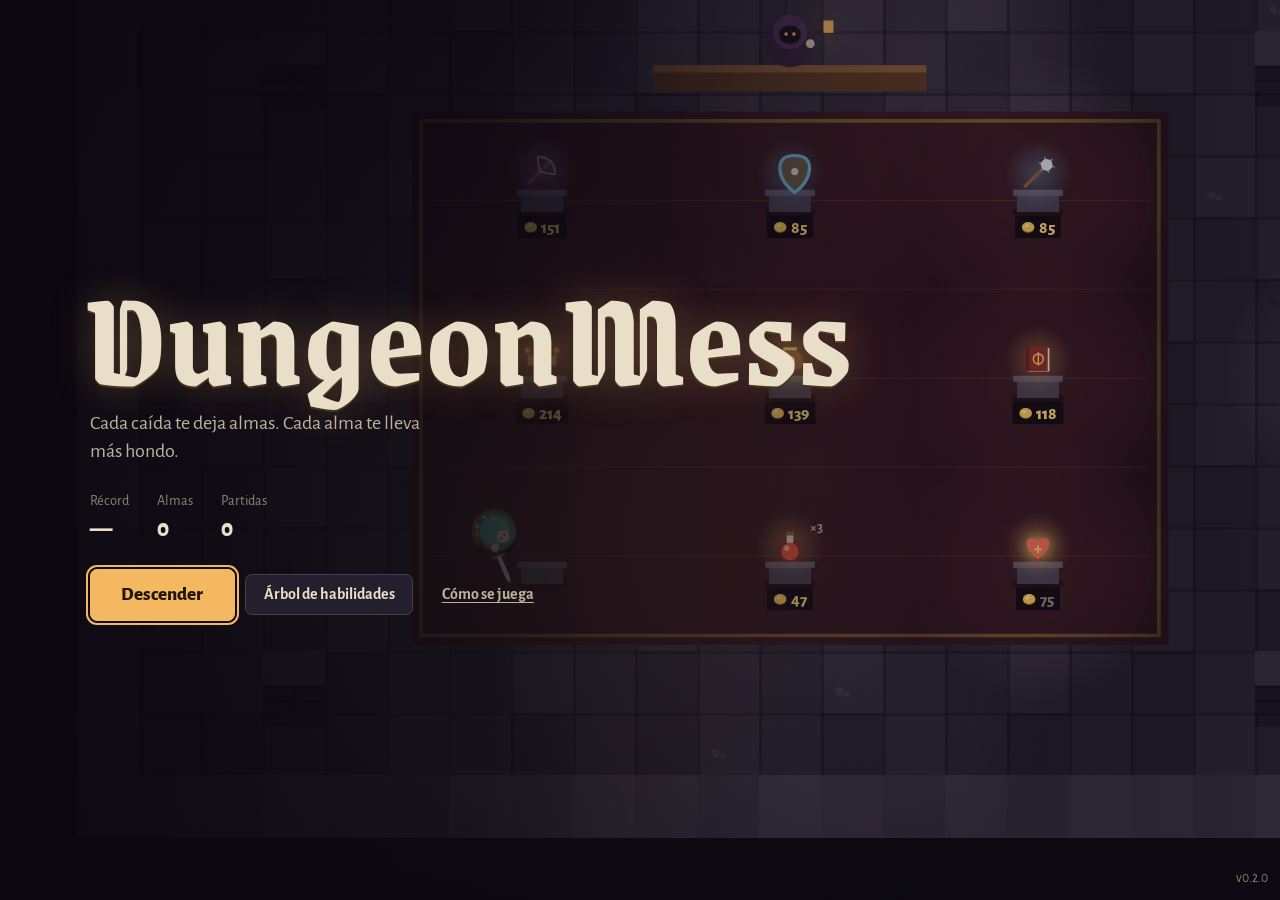
==== index.html @ ffd34ce9 "initial commit" ====
<!doctype html>
<html lang="es">
<head>
  <meta charset="utf-8">
  <meta name="viewport" content="width=device-width, initial-scale=1, viewport-fit=cover, user-scalable=no">
  <title>DungeonMess</title>
  <meta name="description" content="Roguelike incremental de mazmorras: armas a una y a dos manos, árbol de habilidades y enemigos cada vez más fuertes.">
  <meta name="theme-color" content="#110e17">
  <link rel="icon" href="data:image/svg+xml,%3Csvg xmlns='http://www.w3.org/2000/svg' viewBox='0 0 32 32'%3E%3Crect width='32' height='32' rx='6' fill='%23110e17'/%3E%3Cpath d='M6 8h6v6h6v6h6v6H6z' fill='%23f4b860'/%3E%3C/svg%3E">
  <link rel="preconnect" href="https://fonts.googleapis.com">
  <link rel="preconnect" href="https://fonts.gstatic.com" crossorigin>
  <link href="https://fonts.googleapis.com/css2?family=Alegreya+Sans:wght@400;500;700;800&family=Grenze+Gotisch:wght@500;700&display=swap" rel="stylesheet">
  <link rel="stylesheet" href="css/style.css">
</head>
<body>
  <canvas id="game" aria-label="Mazmorra"></canvas>
  <div id="touch-zone"></div>
  <div id="joystick" hidden><div class="knob"></div></div>

  <!-- ===================== HUD ===================== -->
  <div id="hud" hidden>
    <div class="hud-tl">
      <div class="lvl" title="Nivel"><span class="lvl-label">Nv</span><span id="hud-lvl">1</span></div>
      <div class="bars">
        <div class="hp"><div class="fill" id="hp-fill"></div><span id="hp-text">100 / 100</span></div>
        <div class="xp"><div class="fill" id="xp-fill"></div></div>
        <div id="party" aria-label="Compañeros y reliquias"></div>
      </div>
    </div>

    <div class="hud-tr">
      <div class="floor-box">
        <div class="floor" id="hud-floor">Piso 1</div>
        <div class="threat" id="hud-threat">Amenaza ×1</div>
      </div>
      <div class="counters">
        <span class="gold">Oro <b id="hud-gold">0</b></span>
        <span>Almas <b id="hud-souls">0</b></span>
        <span>Bajas <b id="hud-kills">0</b></span>
      </div>
      <canvas id="minimap" width="168" height="112" aria-hidden="true"></canvas>
      <div class="hud-buttons">
        <button id="btn-auto" class="chip" hidden aria-pressed="false" title="Piloto automático (T)">Auto</button>
        <button id="btn-pause" class="chip" title="Pausa (Esc)">Pausa</button>
      </div>
    </div>

    <div id="boss-bar" hidden>
      <div class="boss-name" id="boss-name"></div>
      <div class="bar"><div class="fill" id="boss-fill"></div></div>
    </div>

    <div id="toast" aria-live="polite"></div>

    <div class="hud-bottom">
      <div id="pickup" hidden></div>
      <button id="btn-stairs" class="primary" hidden></button>
      <div class="hud-row">
        <div id="hands"></div>
        <button id="btn-potion" class="potion-slot" title="Beber poción (R)">
          <canvas width="64" height="64" aria-hidden="true"></canvas>
          <span class="p-count" id="potion-count">1/2</span>
          <kbd class="desktop-only">R</kbd>
        </button>
      </div>
    </div>

    <button id="btn-dash" class="touch-only" aria-label="Rodar">Rodar</button>
  </div>

  <!-- ===================== Portada ===================== -->
  <section id="title" class="screen">
    <div class="title-inner">
      <h1>DungeonMess</h1>
      <p class="tagline">Cada caída te deja almas. Cada alma te lleva más hondo.</p>
      <dl class="title-stats">
        <div><dt>Récord</dt><dd id="t-best">—</dd></div>
        <div><dt>Almas</dt><dd id="t-souls">0</dd></div>
        <div><dt>Partidas</dt><dd id="t-runs">0</dd></div>
      </dl>
      <div class="start-floor" id="t-startfloor" hidden>
        <span>Empezar en el piso</span>
        <button id="sf-minus" aria-label="Piso anterior">−</button>
        <output id="sf-val">1</output>
        <button id="sf-plus" aria-label="Piso siguiente">+</button>
      </div>
      <div class="title-actions">
        <button id="btn-start" class="primary big">Descender</button>
        <button id="btn-tree">Árbol de habilidades</button>
        <button id="btn-help" class="ghost">Cómo se juega</button>
      </div>
    </div>
    <p class="version" id="version"></p>
  </section>

  <!-- ===================== Árbol de habilidades ===================== -->
  <section id="tree" class="screen" hidden>
    <header class="tree-head">
      <h2>Árbol de habilidades</h2>
      <div class="tree-souls">Almas <b id="tr-souls">0</b></div>
      <button id="tr-close">Volver</button>
    </header>
    <div id="tree-view">
      <div id="tree-world">
        <svg id="tree-lines" width="1" height="1" aria-hidden="true"></svg>
      </div>
    </div>
    <div class="tree-zoom">
      <button id="tz-in" aria-label="Acercar">+</button>
      <button id="tz-out" aria-label="Alejar">−</button>
      <button id="tz-fit">Centrar</button>
    </div>
    <aside id="tree-detail" aria-live="polite"></aside>
  </section>

  <!-- ===================== Subida de nivel ===================== -->
  <section id="levelup" class="modal" hidden>
    <div class="panel">
      <h2 id="lu-title">Nivel 2</h2>
      <p class="sub">Elige una mejora para esta partida</p>
      <div id="lu-cards" class="cards"></div>
      <button id="lu-auto" class="ghost">Elegir por mí</button>
    </div>
  </section>

  <!-- ===================== Pausa ===================== -->
  <section id="pause" class="modal" hidden>
    <div class="panel pause-panel">
      <div class="pause-main">
        <h2>Pausa</h2>
        <div class="stack">
          <button id="p-resume" class="primary">Continuar</button>
          <label class="toggle"><input type="checkbox" id="p-sound"> Sonido</label>
          <label class="toggle" id="p-autoboons-row" hidden><input type="checkbox" id="p-autoboons"> Elegir mejoras solo con el piloto automático</label>
          <button id="p-help">Cómo se juega</button>
          <button id="p-quit" class="danger">Abandonar la partida</button>
          <p class="note">Si abandonas conservas las almas reunidas.</p>
        </div>
      </div>
      <div class="pause-inv" id="p-inv" aria-label="Esta partida"></div>
    </div>
  </section>

  <!-- ===================== Muerte ===================== -->
  <section id="death" class="modal" hidden>
    <div class="panel">
      <h2 id="d-title">Caíste en el piso 1</h2>
      <p class="sub" id="d-sub"></p>
      <dl class="death-stats" id="d-stats"></dl>
      <div class="actions">
        <button id="d-again" class="primary">Descender otra vez</button>
        <button id="d-tree">Árbol de habilidades</button>
        <button id="d-title-btn" class="ghost">Portada</button>
      </div>
    </div>
  </section>

  <!-- ===================== Ayuda ===================== -->
  <section id="help" class="modal" hidden>
    <div class="panel wide">
      <h2>Cómo se juega</h2>
      <div class="help-grid">
        <div>
          <h3>Controles</h3>
          <ul>
            <li><kbd>W</kbd><kbd>A</kbd><kbd>S</kbd><kbd>D</kbd> o flechas para moverte. En móvil, arrastra en la mitad izquierda.</li>
            <li>Tus armas atacan solas al enemigo más cercano que esté a su alcance.</li>
            <li><kbd>Espacio</kbd> para rodar: eres invulnerable un instante.</li>
            <li><kbd>Q</kbd> y <kbd>E</kbd> equipan el arma del suelo en la mano izquierda o derecha. <kbd>X</kbd> la funde en oro.</li>
            <li><kbd>R</kbd> bebe una poción del cinturón.</li>
            <li><kbd>F</kbd> baja por las escaleras. <kbd>Esc</kbd> pausa.</li>
          </ul>
        </div>
        <div>
          <h3>Armas y manos</h3>
          <ul>
            <li>Las armas de una mano pueden llevarse de dos en dos; cada una ataca a su ritmo.</li>
            <li>Las de dos manos ocupan ambas y pegan más fuerte.</li>
            <li>El escudo va en una mano: bloquea golpes y da armadura.</li>
            <li>Las rarezas son común, rara, épica y legendaria. Las épicas y legendarias traen efectos extra.</li>
          </ul>
        </div>
        <div>
          <h3>La mazmorra</h3>
          <ul>
            <li>Cada piso los enemigos tienen más vida y pegan más fuerte.</li>
            <li>Cada cinco pisos hay un jefe que cierra las escaleras.</li>
            <li>Los enemigos marcan en rojo su ataque antes de golpear: apártate o rueda.</li>
          </ul>
        </div>
        <div>
          <h3>Oro y mercado</h3>
          <ul>
            <li>Los enemigos sueltan monedas, los cofres van llenos y cualquier arma del suelo se puede fundir en oro.</li>
            <li>Después de los pisos 2, 5, 7, 10… hay un mercado: armas, reliquias pasivas, pergaminos de mejora, compañeros y pociones.</li>
            <li>El mercader renueva las mesas a cambio de oro. El oro se pierde al caer: gástalo.</li>
          </ul>
        </div>
        <div>
          <h3>Progresión</h3>
          <ul>
            <li>Al subir de nivel eliges una mejora que dura la partida.</li>
            <li>Al caer conservas las almas: gástalas en el árbol de habilidades.</li>
            <li>Atajo te deja empezar más abajo; Piloto automático juega por ti.</li>
          </ul>
        </div>
      </div>
      <button id="h-close" class="primary">Entendido</button>
    </div>
  </section>

  <script src="js/data.js"></script>
  <script src="js/dungeon.js"></script>
  <script src="js/game.js"></script>
  <script src="js/render.js"></script>
  <script src="js/audio.js"></script>
  <script src="js/app.js"></script>
</body>
</html>
---- css/style.css ----
/* =========================================================================
   DUNGEONMESS · Estilos
   Paleta: piedra de mazmorra, hueso y luz de antorcha.
   ========================================================================= */
:root {
  --abyss: #110e17;
  --stone: #1a1622;
  --stone-2: #241f2d;
  --stone-3: #302939;
  --edge: #463d50;
  --edge-2: #645869;
  --bone: #e9dfc8;
  --bone-2: #bdb29c;
  --bone-3: #8d8374;
  --ember: #f4b860;
  --ember-deep: #c98a3a;
  --blood: #c4553b;
  --verdigris: #5fae9c;
  --arcane: #b98be8;
  --moss: #8bb174;
  --gold: #f0c35a;
  --font-display: 'Grenze Gotisch', 'Palatino Linotype', 'Book Antiqua', serif;
  --font-ui: 'Alegreya Sans', 'Segoe UI', system-ui, sans-serif;
  --safe-t: max(12px, env(safe-area-inset-top));
  --safe-r: max(12px, env(safe-area-inset-right));
  --safe-b: max(12px, env(safe-area-inset-bottom));
  --safe-l: max(12px, env(safe-area-inset-left));
  color-scheme: dark;
}

* { box-sizing: border-box; }
html, body {
  margin: 0; height: 100%; overflow: hidden;
  background: var(--abyss); color: var(--bone);
  font-family: var(--font-ui); font-size: 16px; line-height: 1.4;
  -webkit-user-select: none; user-select: none; -webkit-tap-highlight-color: transparent;
  touch-action: none; overscroll-behavior: none;
}
[hidden] { display: none !important; }
#game { position: fixed; inset: 0; width: 100%; height: 100%; display: block; }
#touch-zone { position: fixed; inset: 0; z-index: 1; }

h1, h2, h3 { font-family: var(--font-display); font-weight: 700; margin: 0; letter-spacing: 0.01em; }
kbd {
  display: inline-block; min-width: 1.6em; padding: 0 0.35em; margin: 0 0.1em;
  font: 700 0.82em/1.5 var(--font-ui); text-align: center;
  color: var(--bone); background: var(--stone-3); border: 1px solid var(--edge-2); border-bottom-width: 2px; border-radius: 4px;
}

/* ---------- Botones ---------- */
button {
  font: 600 1rem/1.2 var(--font-ui); color: var(--bone);
  background: var(--stone-2); border: 1px solid var(--edge); border-radius: 7px;
  padding: 0.62em 1.1em; cursor: pointer; touch-action: manipulation;
  transition: background-color 0.12s, border-color 0.12s, color 0.12s;
}
button:hover { background: var(--stone-3); border-color: var(--edge-2); }
button:active { transform: translateY(1px); }
button:focus-visible, input:focus-visible { outline: 2px solid var(--ember); outline-offset: 2px; }
button:disabled { opacity: 0.45; cursor: not-allowed; transform: none; }
button.primary { background: var(--ember); border-color: var(--ember); color: #24170a; font-weight: 800; }
button.primary:hover { background: #ffc877; border-color: #ffc877; }
button.primary:disabled { background: var(--stone-3); border-color: var(--edge); color: var(--bone-3); }
button.ghost { background: transparent; border-color: transparent; color: var(--bone-2); text-decoration: underline; text-underline-offset: 3px; }
button.ghost:hover { color: var(--bone); background: transparent; }
button.danger { border-color: #6b3328; color: #f0a08a; }
button.danger:hover { background: #3a1c18; }
button.big { font-size: 1.2rem; padding: 0.7em 1.6em; }
button.chip { padding: 0.35em 0.8em; font-size: 0.9rem; background: rgba(26, 22, 34, 0.85); }
button.chip[aria-pressed="true"] { background: var(--verdigris); border-color: var(--verdigris); color: #0e2420; font-weight: 800; }

/* ---------- Pantallas y modales ---------- */
.screen { position: fixed; inset: 0; z-index: 5; }
.modal {
  position: fixed; inset: 0; z-index: 8; display: grid; place-items: center; padding: var(--safe-t) var(--safe-r) var(--safe-b) var(--safe-l);
  background: rgba(9, 6, 14, 0.66); overflow-y: auto; touch-action: pan-y;
}
.panel {
  width: min(760px, 100%); background: var(--stone); border: 1px solid var(--edge); border-radius: 12px;
  padding: 26px 28px 24px; box-shadow: 0 24px 60px rgba(0, 0, 0, 0.55);
}
.panel.narrow { width: min(380px, 100%); }
.panel.wide { width: min(900px, 100%); }
.panel h2 { font-size: 2.4rem; line-height: 1.05; color: var(--bone); }
.panel .sub { margin: 6px 0 18px; color: var(--bone-2); }
.stack { display: grid; gap: 10px; margin-top: 18px; }
.note { margin: 0; color: var(--bone-3); font-size: 0.9rem; }
.toggle { display: flex; align-items: center; gap: 10px; padding: 6px 2px; cursor: pointer; color: var(--bone-2); }
.toggle input { width: 18px; height: 18px; accent-color: var(--ember); }
.actions { display: flex; flex-wrap: wrap; gap: 10px; margin-top: 22px; }

/* ---------- Portada ---------- */
#title {
  display: flex; align-items: center;
  padding: var(--safe-t) var(--safe-r) var(--safe-b) max(var(--safe-l), 7vw);
  background: linear-gradient(90deg, rgba(10, 7, 15, 0.94) 0%, rgba(10, 7, 15, 0.78) 38%, rgba(10, 7, 15, 0.15) 75%, rgba(10, 7, 15, 0) 100%);
}
.title-inner { max-width: min(860px, 100%); }
#title h1 {
  font-size: clamp(2.6rem, 13.5vw, 8.5rem); line-height: 0.85; font-weight: 700; white-space: nowrap;
  color: var(--bone); text-shadow: 0 0 42px rgba(244, 184, 96, 0.28), 0 2px 0 #3a2a18;
  margin-left: -0.04em;
}
.tagline { font-size: 1.25rem; color: var(--bone-2); margin: 14px 0 26px; max-width: 30ch; }
.title-stats { display: flex; gap: 28px; margin: 0 0 22px; }
.title-stats div { display: grid; }
.title-stats dt { color: var(--bone-3); font-size: 0.9rem; }
.title-stats dd { margin: 0; font-size: 1.6rem; font-weight: 800; font-variant-numeric: tabular-nums; }
.start-floor { display: flex; align-items: center; gap: 10px; margin-bottom: 18px; color: var(--bone-2); }
.start-floor button { width: 36px; height: 36px; padding: 0; font-size: 1.2rem; }
.start-floor output { min-width: 2.2ch; text-align: center; font-size: 1.4rem; font-weight: 800; color: var(--ember); }
.title-actions { display: flex; flex-wrap: wrap; gap: 10px; align-items: center; }
.version { position: absolute; right: var(--safe-r); bottom: var(--safe-b); margin: 0; color: var(--bone-3); font-size: 0.85rem; }

/* ---------- HUD ---------- */
#hud { position: fixed; inset: 0; z-index: 3; pointer-events: none; }
#hud button, #hud .interactive { pointer-events: auto; }
.hud-tl { position: absolute; top: var(--safe-t); left: var(--safe-l); display: flex; gap: 10px; align-items: center; }
.lvl {
  width: 46px; height: 46px; border-radius: 50%; display: grid; place-content: center; text-align: center;
  background: var(--stone); border: 2px solid var(--ember-deep); line-height: 1;
}
.lvl-label { font-size: 0.7rem; color: var(--bone-3); }
#hud-lvl { font-size: 1.15rem; font-weight: 800; }
.bars { display: grid; gap: 4px; }
.hp {
  position: relative; width: clamp(170px, 26vw, 300px); height: 18px; border-radius: 4px; overflow: hidden;
  background: #2a1a1f; border: 1px solid #5a3a36;
}
.hp .fill { position: absolute; inset: 0 auto 0 0; width: 100%; background: linear-gradient(180deg, #d9654a, #a63f2c); transition: width 0.12s; }
.hp span { position: absolute; inset: 0; display: grid; place-content: center; font-size: 0.8rem; font-weight: 800; text-shadow: 0 1px 2px #000; font-variant-numeric: tabular-nums; }
.xp { width: clamp(170px, 26vw, 300px); height: 5px; border-radius: 3px; background: #2a2230; overflow: hidden; }
.xp .fill { height: 100%; width: 0; background: var(--ember); }

.hud-tr { position: absolute; top: var(--safe-t); right: var(--safe-r); display: grid; justify-items: end; gap: 6px; }
.floor-box { text-align: right; line-height: 1; }
.floor { font-family: var(--font-display); font-size: 2rem; text-shadow: 0 2px 8px rgba(0, 0, 0, 0.7); }
.threat { font-size: 0.85rem; color: var(--bone-2); margin-top: 2px; font-variant-numeric: tabular-nums; }
.counters { display: flex; gap: 12px; font-size: 0.88rem; color: var(--bone-2); text-shadow: 0 1px 3px #000; }
.counters b { color: var(--bone); font-variant-numeric: tabular-nums; }
#minimap { width: 168px; height: 112px; background: rgba(12, 9, 18, 0.72); border: 1px solid var(--edge); border-radius: 6px; }
.hud-buttons { display: flex; gap: 6px; }

#boss-bar { position: absolute; top: calc(var(--safe-t) + 4px); left: 50%; transform: translateX(-50%); width: min(520px, 46vw); text-align: center; }
.boss-name { font-family: var(--font-display); font-size: 1.4rem; color: var(--bone); text-shadow: 0 2px 6px #000; }
#boss-bar .bar { height: 10px; border-radius: 3px; background: #2a1a1f; border: 1px solid var(--gold); overflow: hidden; margin-top: 4px; }
#boss-bar .fill { height: 100%; width: 100%; background: linear-gradient(90deg, #8f2e20, #d9654a); transition: width 0.15s; }

#toast {
  position: absolute; top: 24%; left: 50%; transform: translateX(-50%); text-align: center; width: 90vw;
  font-family: var(--font-display); font-size: clamp(2rem, 5vw, 3rem); line-height: 1.05; color: var(--bone);
  text-shadow: 0 0 24px rgba(244, 184, 96, 0.35), 0 2px 6px #000; opacity: 0; transition: opacity 0.35s;
}
#toast small { display: block; font-family: var(--font-ui); font-size: 1rem; color: var(--bone-2); margin-top: 6px; font-weight: 600; }
#toast.show { opacity: 1; }

.hud-bottom {
  position: absolute; left: 50%; bottom: var(--safe-b); transform: translateX(-50%);
  display: grid; justify-items: center; gap: 10px; width: min(620px, 96vw);
}
#hands { display: flex; gap: 8px; justify-content: center; }
.hand {
  position: relative; display: grid; grid-template-columns: 44px 1fr; gap: 2px 8px; align-items: center;
  width: 240px; padding: 6px 10px 8px 6px; border-radius: 8px; overflow: hidden;
  background: rgba(22, 18, 30, 0.86); border: 1px solid var(--edge);
}
.hand.two { width: 320px; }
.hand.empty { opacity: 0.6; }
.hand canvas { grid-row: span 2; width: 44px; height: 44px; }
.hand .h-name { font-weight: 700; font-size: 0.92rem; white-space: nowrap; overflow: hidden; text-overflow: ellipsis; }
.hand .h-meta { font-size: 0.78rem; color: var(--bone-3); white-space: nowrap; }
.hand .h-cd { position: absolute; left: 0; bottom: 0; height: 3px; width: 100%; background: var(--edge); }
.hand .h-cd i { display: block; height: 100%; width: 100%; background: var(--bone-2); }

#pickup {
  width: min(440px, 94vw); padding: 12px 14px; border-radius: 10px;
  background: rgba(22, 18, 30, 0.95); border: 1px solid var(--edge); border-top: 3px solid var(--r, var(--bone));
  box-shadow: 0 12px 30px rgba(0, 0, 0, 0.5);
}
.pk-head { display: grid; grid-template-columns: 52px 1fr; gap: 10px; align-items: center; }
.pk-head canvas { width: 52px; height: 52px; }
.pk-name { font-size: 1.15rem; font-weight: 800; color: var(--r, var(--bone)); line-height: 1.15; }
.pk-sub { font-size: 0.85rem; color: var(--bone-2); }
.pk-stats { display: flex; gap: 16px; margin: 10px 0 4px; padding: 0; list-style: none; font-size: 0.9rem; color: var(--bone-2); }
.pk-stats b { color: var(--bone); font-size: 1.05rem; font-variant-numeric: tabular-nums; }
.pk-traits { margin: 4px 0 0; padding-left: 18px; font-size: 0.88rem; color: #cfe3dc; }
.pk-actions { display: grid; grid-auto-flow: column; grid-auto-columns: 1fr; gap: 8px; margin-top: 12px; }
.pk-actions button { padding: 0.5em 0.6em; font-size: 0.92rem; text-align: left; display: grid; gap: 2px; }
.pk-actions .delta { font-size: 0.8rem; font-weight: 700; }
.delta.up { color: #9fdc8f; }
.delta.down { color: #f0a08a; }
.delta.same { color: var(--bone-3); }
.pk-drop { margin-top: 6px; font-size: 0.8rem; color: var(--bone-3); }

#btn-stairs { font-size: 1.05rem; }
#btn-dash {
  position: absolute; right: calc(var(--safe-r) + 8px); bottom: calc(var(--safe-b) + 96px + var(--card-lift, 0px));
  width: 76px; height: 76px; border-radius: 50%; padding: 0; font-weight: 800;
  background: rgba(36, 31, 45, 0.82); border: 2px solid var(--edge-2);
}
.touch-only { display: none; }
body.touch .touch-only { display: block; }

#joystick {
  position: fixed; z-index: 2; width: 128px; height: 128px; margin: -64px 0 0 -64px; border-radius: 50%;
  border: 2px solid rgba(233, 223, 200, 0.25); background: rgba(233, 223, 200, 0.05); pointer-events: none;
}
#joystick .knob { position: absolute; left: 50%; top: 50%; width: 54px; height: 54px; margin: -27px 0 0 -27px; border-radius: 50%; background: rgba(233, 223, 200, 0.35); }

/* ---------- Subida de nivel ---------- */
.cards { display: grid; grid-template-columns: repeat(3, 1fr); gap: 12px; }
.card {
  display: grid; align-content: start; gap: 6px; text-align: left; min-height: 150px; padding: 14px;
  background: var(--stone-2); border: 1px solid var(--edge); border-top: 3px solid var(--ember-deep); border-radius: 8px;
}
.card:hover { border-color: var(--edge-2); border-top-color: var(--ember); background: var(--stone-3); }
.card .c-name { font-family: var(--font-display); font-size: 1.5rem; line-height: 1.05; color: var(--bone); }
.card .c-desc { font-size: 0.95rem; color: var(--bone-2); font-weight: 500; }
.card .c-have { margin-top: auto; font-size: 0.8rem; color: var(--bone-3); font-weight: 500; }
.card kbd { justify-self: start; }
#lu-auto { margin-top: 12px; }

/* ---------- Muerte ---------- */
.death-stats { display: grid; grid-template-columns: repeat(auto-fit, minmax(130px, 1fr)); gap: 12px; margin: 8px 0 0; }
.death-stats div { background: var(--stone-2); border-radius: 8px; padding: 10px 12px; }
.death-stats dt { font-size: 0.85rem; color: var(--bone-3); }
.death-stats dd { margin: 2px 0 0; font-size: 1.5rem; font-weight: 800; font-variant-numeric: tabular-nums; }
.death-stats .souls dd { color: var(--ember); }

/* ---------- Ayuda ---------- */
.help-grid { display: grid; grid-template-columns: repeat(2, 1fr); gap: 6px 28px; margin: 14px 0 20px; }
.help-grid h3 { font-size: 1.4rem; color: var(--ember); margin-top: 8px; }
.help-grid ul { margin: 6px 0 0; padding-left: 18px; color: var(--bone-2); }
.help-grid li { margin-bottom: 5px; }

/* ---------- Árbol de habilidades ---------- */
#tree { background: radial-gradient(ellipse at 50% 45%, #231d2c 0%, #14111b 60%, #0e0b13 100%); }
.tree-head {
  position: absolute; top: 0; left: 0; right: 0; z-index: 2; display: flex; align-items: center; gap: 18px;
  padding: var(--safe-t) var(--safe-r) 10px var(--safe-l);
  background: linear-gradient(180deg, rgba(14, 11, 19, 0.96), rgba(14, 11, 19, 0));
}
.tree-head h2 { font-size: 2rem; }
.tree-souls { margin-left: auto; color: var(--bone-2); }
.tree-souls b { color: var(--ember); font-size: 1.4rem; font-variant-numeric: tabular-nums; }
#tree-view { position: absolute; inset: 0; overflow: hidden; cursor: grab; touch-action: none; }
#tree-view.dragging { cursor: grabbing; }
#tree-world { position: absolute; left: 0; top: 0; width: 0; height: 0; }
#tree-lines { position: absolute; left: 0; top: 0; overflow: visible; }
#tree-lines line { stroke: #3b3344; stroke-width: 3; }
#tree-lines line.on { stroke: var(--c); stroke-opacity: 0.75; }
#tree-lines line.near { stroke: var(--c); stroke-opacity: 0.3; stroke-dasharray: 6 6; }
.branch-label {
  position: absolute; transform: translate(-50%, -50%); font-family: var(--font-display); font-size: 1.75rem;
  color: var(--c); opacity: 0.75; pointer-events: none; white-space: nowrap;
}
.node {
  position: absolute; width: 54px; height: 54px; margin: -27px 0 0 -27px; padding: 0; border-radius: 50%;
  background: var(--stone-2); border: 2px solid #4a4152; color: var(--bone);
  display: grid; place-content: center;
}
.node::before {
  content: ''; position: absolute; inset: -6px; border-radius: 50%; pointer-events: none;
  background: conic-gradient(var(--c) calc(var(--p, 0) * 1%), transparent 0);
  -webkit-mask: radial-gradient(circle, transparent 29px, #000 30px); mask: radial-gradient(circle, transparent 29px, #000 30px);
  opacity: 0.85;
}
.node .lv { font-size: 0.85rem; font-weight: 800; font-variant-numeric: tabular-nums; }
.node .nm {
  position: absolute; top: calc(100% + 8px); left: 50%; transform: translateX(-50%); width: 100px;
  font-size: 0.8rem; line-height: 1.15; font-weight: 600; color: var(--bone-2); text-align: center; pointer-events: none;
}
.node.root { width: 78px; height: 78px; margin: -39px 0 0 -39px; border-color: var(--bone-2); font-family: var(--font-display); }
.node.root::before { display: none; }
.node.locked { opacity: 0.38; }
.node.available { border-color: var(--c); }
.node.affordable { box-shadow: 0 0 0 4px color-mix(in srgb, var(--c) 28%, transparent), 0 0 22px color-mix(in srgb, var(--c) 35%, transparent); }
.node.maxed { background: color-mix(in srgb, var(--c) 32%, var(--stone-2)); border-color: var(--c); }
.node.sel { outline: 2px solid var(--bone); outline-offset: 8px; }
.node:hover { background: var(--stone-3); }
.tree-zoom { position: absolute; z-index: 2; left: var(--safe-l); top: calc(var(--safe-t) + 60px); display: grid; gap: 6px; }
.tree-zoom button { padding: 0.4em 0.7em; background: rgba(26, 22, 34, 0.9); }
#tree-detail {
  position: absolute; z-index: 2; left: 50%; bottom: var(--safe-b); transform: translateX(-50%);
  width: min(580px, calc(100vw - 24px)); padding: 16px 18px; border-radius: 12px; max-height: 45vh; overflow-y: auto;
  background: rgba(26, 22, 34, 0.97); border: 1px solid var(--edge); border-left: 4px solid var(--c, var(--edge));
  box-shadow: 0 18px 40px rgba(0, 0, 0, 0.5);
}
@media (min-width: 1000px) {
  #tree-detail { left: auto; right: var(--safe-r); transform: none; width: 360px; bottom: auto; top: calc(var(--safe-t) + 66px); max-height: calc(100vh - 100px); }
}
.td-head { display: flex; align-items: baseline; gap: 12px; flex-wrap: wrap; }
.td-name { font-family: var(--font-display); font-size: 1.7rem; line-height: 1.05; color: var(--c, var(--bone)); }
.td-level { color: var(--bone-2); font-weight: 700; }
.td-rows { display: grid; gap: 4px; margin: 8px 0 12px; color: var(--bone-2); font-size: 0.95rem; }
.td-rows b { color: var(--bone); font-weight: 700; }
.td-req { color: #f0a08a; }
.td-actions { display: flex; gap: 10px; flex-wrap: wrap; align-items: center; }

/* ---------- Pantallas pequeñas ---------- */
@media (max-width: 700px) {
  .hand { width: 150px; grid-template-columns: 36px 1fr; padding: 6px 8px 8px 6px; }
  .hand canvas { grid-row: auto; }
  .hand.two { width: 220px; }
  .hand canvas { width: 36px; height: 36px; }
  .hand .h-meta { display: none; }
  #minimap { width: 120px; height: 80px; }
  .floor { font-size: 1.6rem; }
  .counters { font-size: 0.8rem; gap: 8px; }
  .cards { grid-template-columns: 1fr; }
  .card { min-height: 0; }
  .help-grid { grid-template-columns: 1fr; }
  .panel { padding: 20px 18px; }
  .panel h2 { font-size: 2rem; }
  #boss-bar { top: calc(var(--safe-t) + 64px); width: 80vw; }
  .tree-head { gap: 10px; }
  .tree-head h2 { font-size: 1.35rem; line-height: 1; }
  .tree-souls b { font-size: 1.15rem; }
  .branch-label { font-size: 1.5rem; }
  .node { width: 46px; height: 46px; margin: -23px 0 0 -23px; }
  .node::before { -webkit-mask: radial-gradient(circle, transparent 25px, #000 26px); mask: radial-gradient(circle, transparent 25px, #000 26px); }
  .node .lv { font-size: 0.75rem; }
  .node .nm { width: 96px; font-size: 0.72rem; top: calc(100% + 6px); }
  .node.root { width: 64px; height: 64px; margin: -32px 0 0 -32px; }
  #tree-detail { padding: 12px 14px; font-size: 0.92rem; max-height: 40vh; }
  .td-name { font-size: 1.4rem; }
  .title-stats { gap: 18px; }
  #title { background: linear-gradient(180deg, rgba(10, 7, 15, 0.25) 0%, rgba(10, 7, 15, 0.55) 40%, rgba(10, 7, 15, 0.92) 62%); align-items: flex-end; padding-bottom: calc(var(--safe-b) + 28px); }
  .pk-actions { grid-auto-flow: row; }
}
@media (max-height: 520px) {
  .hand canvas { width: 32px; height: 32px; }
  #minimap { display: none; }
  #title h1 { font-size: min(4rem, 13.5vw); }
  .tagline { margin: 6px 0 12px; }
}
@media (prefers-reduced-motion: reduce) {
  * { transition: none !important; }
}

/* ---------- v0.2: oro, pociones, compañeros y mercado ---------- */
.counters .gold, .counters .gold b { color: var(--gold); }
#party { display: flex; flex-wrap: wrap; gap: 4px; margin-top: 4px; max-width: clamp(170px, 26vw, 300px); }
.chip-comp, .chip-relic {
  display: inline-flex; align-items: center; gap: 4px; height: 26px; padding: 0 7px 0 2px; border-radius: 13px;
  background: rgba(22, 18, 30, 0.82); border: 1px solid var(--edge); font-size: 0.78rem; font-weight: 700; color: var(--bone-2);
}
.chip-relic { padding: 0 2px; width: 26px; justify-content: center; }
.chip-comp canvas, .chip-relic canvas { width: 22px; height: 22px; }
.hud-row { display: flex; gap: 8px; align-items: stretch; justify-content: center; }
.potion-slot {
  pointer-events: auto; position: relative; display: grid; justify-items: center; align-content: center; gap: 0;
  width: 66px; padding: 4px 4px 6px; border-radius: 8px; background: rgba(22, 18, 30, 0.86); border: 1px solid var(--edge);
}
.potion-slot canvas { width: 32px; height: 32px; }
.potion-slot .p-count { font-size: 0.85rem; font-weight: 800; font-variant-numeric: tabular-nums; }
.potion-slot kbd { position: absolute; top: 3px; right: 3px; font-size: 0.65rem; min-width: 1.3em; }
.potion-slot.empty { opacity: 0.5; }
body.touch .desktop-only { display: none; }
.pk-price { display: flex; align-items: center; gap: 8px; margin-top: 8px; font-size: 0.95rem; color: var(--bone-2); }
.pk-price b { color: var(--gold); font-size: 1.15rem; font-variant-numeric: tabular-nums; }
.pk-price b.poor { color: #f0a08a; }
.pk-desc { margin: 8px 0 0; font-size: 0.95rem; color: #cfe3dc; }
.pk-note { margin: 6px 0 0; font-size: 0.82rem; color: var(--bone-3); }
.pk-actions button .why { font-size: 0.8rem; font-weight: 700; color: #f0a08a; }
.pk-actions button .cost { font-size: 0.8rem; font-weight: 700; color: var(--gold); }
.pk-actions button.melt { border-color: #6b5328; }
.pause-panel { width: min(820px, 100%); display: grid; grid-template-columns: 300px 1fr; gap: 28px; }
.pause-inv { border-left: 1px solid var(--edge); padding-left: 24px; max-height: 70vh; overflow-y: auto; }
.pause-inv h3 { font-size: 1.35rem; color: var(--ember); margin: 4px 0 6px; }
.pause-inv h3:not(:first-child) { margin-top: 16px; }
.pause-inv ul { list-style: none; margin: 0; padding: 0; display: grid; gap: 6px; }
.pause-inv li { display: grid; grid-template-columns: 30px 1fr; gap: 2px 10px; align-items: center; font-size: 0.92rem; }
.pause-inv li canvas { width: 30px; height: 30px; grid-row: span 2; }
.pause-inv li b { color: var(--bone); }
.pause-inv li span { color: var(--bone-3); font-size: 0.85rem; }
.pause-inv .gold-line { font-size: 1.05rem; color: var(--bone-2); }
.pause-inv .gold-line b { color: var(--gold); font-size: 1.3rem; }
.pause-inv .empty-line { color: var(--bone-3); font-size: 0.9rem; }
.boon-list { display: flex; flex-wrap: wrap; gap: 6px; }
.boon-list span { padding: 3px 8px; border-radius: 6px; background: var(--stone-2); font-size: 0.85rem; color: var(--bone-2); }
@media (max-width: 700px) {
  .pause-panel { grid-template-columns: 1fr; }
  .pause-inv { border-left: 0; padding-left: 0; border-top: 1px solid var(--edge); padding-top: 14px; max-height: none; }
  .hand { width: 128px; }
  .hand.two { width: 200px; }
  .potion-slot { width: 56px; }
  #party { max-width: 170px; }
}

@media (max-width: 700px) {
  .hand { grid-template-columns: 30px 1fr; gap: 0 6px; padding: 5px 6px 7px 5px; }
  .hand canvas { width: 30px; height: 30px; }
  .hand .h-name { white-space: normal; font-size: 0.78rem; line-height: 1.12; display: -webkit-box; -webkit-line-clamp: 2; -webkit-box-orient: vertical; }
}
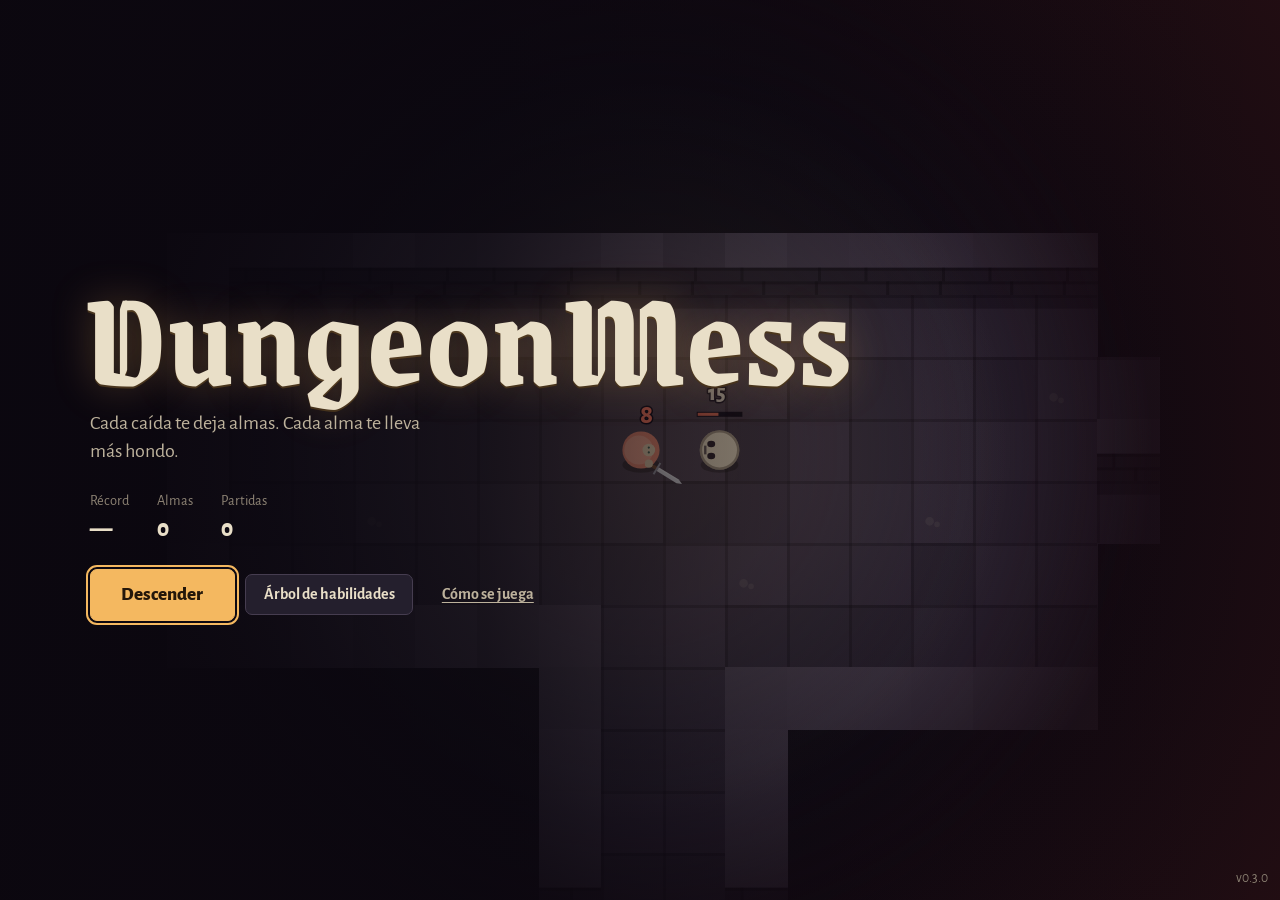
==== commit b63d0f94: "mechanics changes" ====
--- a/index.html
+++ b/index.html
@@ -66,6 +66,10 @@
     </div>
 
     <button id="btn-dash" class="touch-only" aria-label="Rodar">Rodar</button>
+    <div id="touch-attack">
+      <button id="atk-L" class="atk-btn" aria-label="Atacar con la mano izquierda"><canvas width="96" height="96" aria-hidden="true"></canvas><span>Izq.</span></button>
+      <button id="atk-R" class="atk-btn" aria-label="Atacar con la mano derecha"><canvas width="96" height="96" aria-hidden="true"></canvas><span>Der.</span></button>
+    </div>
   </div>
 
   <!-- ===================== Portada ===================== -->
@@ -123,6 +127,15 @@
     </div>
   </section>
 
+  <!-- ===================== Paquete sorpresa ===================== -->
+  <section id="pack" class="modal" hidden>
+    <div class="panel">
+      <h2>Paquete sorpresa</h2>
+      <p class="sub">Elige uno de estos tres objetos. Los otros dos se pierden.</p>
+      <div id="pack-cards" class="cards"></div>
+    </div>
+  </section>
+
   <!-- ===================== Pausa ===================== -->
   <section id="pause" class="modal" hidden>
     <div class="panel pause-panel">
@@ -131,6 +144,7 @@
         <div class="stack">
           <button id="p-resume" class="primary">Continuar</button>
           <label class="toggle"><input type="checkbox" id="p-sound"> Sonido</label>
+          <label class="toggle"><input type="checkbox" id="p-autoatk"> Ataque automático (las armas atacan solas al enemigo más cercano)</label>
           <label class="toggle" id="p-autoboons-row" hidden><input type="checkbox" id="p-autoboons"> Elegir mejoras solo con el piloto automático</label>
           <button id="p-help">Cómo se juega</button>
           <button id="p-quit" class="danger">Abandonar la partida</button>
@@ -164,7 +178,9 @@
           <h3>Controles</h3>
           <ul>
             <li><kbd>W</kbd><kbd>A</kbd><kbd>S</kbd><kbd>D</kbd> o flechas para moverte. En móvil, arrastra en la mitad izquierda.</li>
-            <li>Tus armas atacan solas al enemigo más cercano que esté a su alcance.</li>
+            <li>Apunta con el ratón. El clic izquierdo ataca con la mano izquierda y el derecho con la derecha; mantenlo pulsado para seguir atacando. Un arma a dos manos responde a los dos.</li>
+            <li>Si llevas escudo, mantén el clic de esa mano para cubrirte: bloqueas todo lo que te llegue por delante.</li>
+            <li>En móvil, los botones Izq. y Der. atacan apuntando solos al enemigo más cercano.</li>
             <li><kbd>Espacio</kbd> para rodar: eres invulnerable un instante.</li>
             <li><kbd>Q</kbd> y <kbd>E</kbd> equipan el arma del suelo en la mano izquierda o derecha. <kbd>X</kbd> la funde en oro.</li>
             <li><kbd>R</kbd> bebe una poción del cinturón.</li>
@@ -193,6 +209,7 @@
           <ul>
             <li>Los enemigos sueltan monedas, los cofres van llenos y cualquier arma del suelo se puede fundir en oro.</li>
             <li>Después de los pisos 2, 5, 7, 10… hay un mercado: armas, reliquias pasivas, pergaminos de mejora, compañeros y pociones.</li>
+            <li>El paquete sorpresa te deja elegir uno de tres objetos: un arma épica o legendaria, una reliquia, un pergamino o un compañero.</li>
             <li>El mercader renueva las mesas a cambio de oro. El oro se pierde al caer: gástalo.</li>
           </ul>
         </div>
--- a/css/style.css
+++ b/css/style.css
@@ -393,3 +393,24 @@
   .hand canvas { width: 30px; height: 30px; }
   .hand .h-name { white-space: normal; font-size: 0.78rem; line-height: 1.12; display: -webkit-box; -webkit-line-clamp: 2; -webkit-box-orient: vertical; }
 }
+
+/* ---------- v0.3: ataque manual y paquetes ---------- */
+body.aiming #touch-zone { cursor: crosshair; }
+#touch-attack { display: none; position: absolute; right: calc(var(--safe-r) + 6px); bottom: calc(var(--safe-b) + 92px + var(--card-lift, 0px)); gap: 10px; align-items: flex-end; }
+body.touch #touch-attack { display: flex; }
+body.touch.autoatk #touch-attack { display: none; }
+.atk-btn {
+  pointer-events: auto; position: relative; width: 78px; height: 78px; padding: 0; border-radius: 50%;
+  display: grid; place-items: center; background: rgba(36, 31, 45, 0.85); border: 2px solid var(--edge-2);
+  touch-action: none; -webkit-user-select: none; user-select: none;
+}
+.atk-btn canvas { width: 44px; height: 44px; }
+.atk-btn span { position: absolute; bottom: 6px; font-size: 0.68rem; font-weight: 800; color: var(--bone-2); }
+.atk-btn.held { background: rgba(244, 184, 96, 0.28); border-color: var(--ember); }
+#atk-L { margin-bottom: 26px; }
+body.touch #btn-dash { bottom: calc(var(--safe-b) + 186px + var(--card-lift, 0px)); right: calc(var(--safe-r) + 12px); width: 64px; height: 64px; font-size: 0.85rem; }
+body.touch.autoatk #btn-dash { bottom: calc(var(--safe-b) + 96px + var(--card-lift, 0px)); width: 76px; height: 76px; }
+#pack .card { min-height: 190px; }
+#pack .card canvas { width: 56px; height: 56px; }
+#pack .card .c-sub { font-size: 0.82rem; color: var(--bone-3); font-weight: 600; }
+#pack .card .c-note { font-size: 0.8rem; color: var(--bone-3); font-weight: 500; margin-top: auto; }
